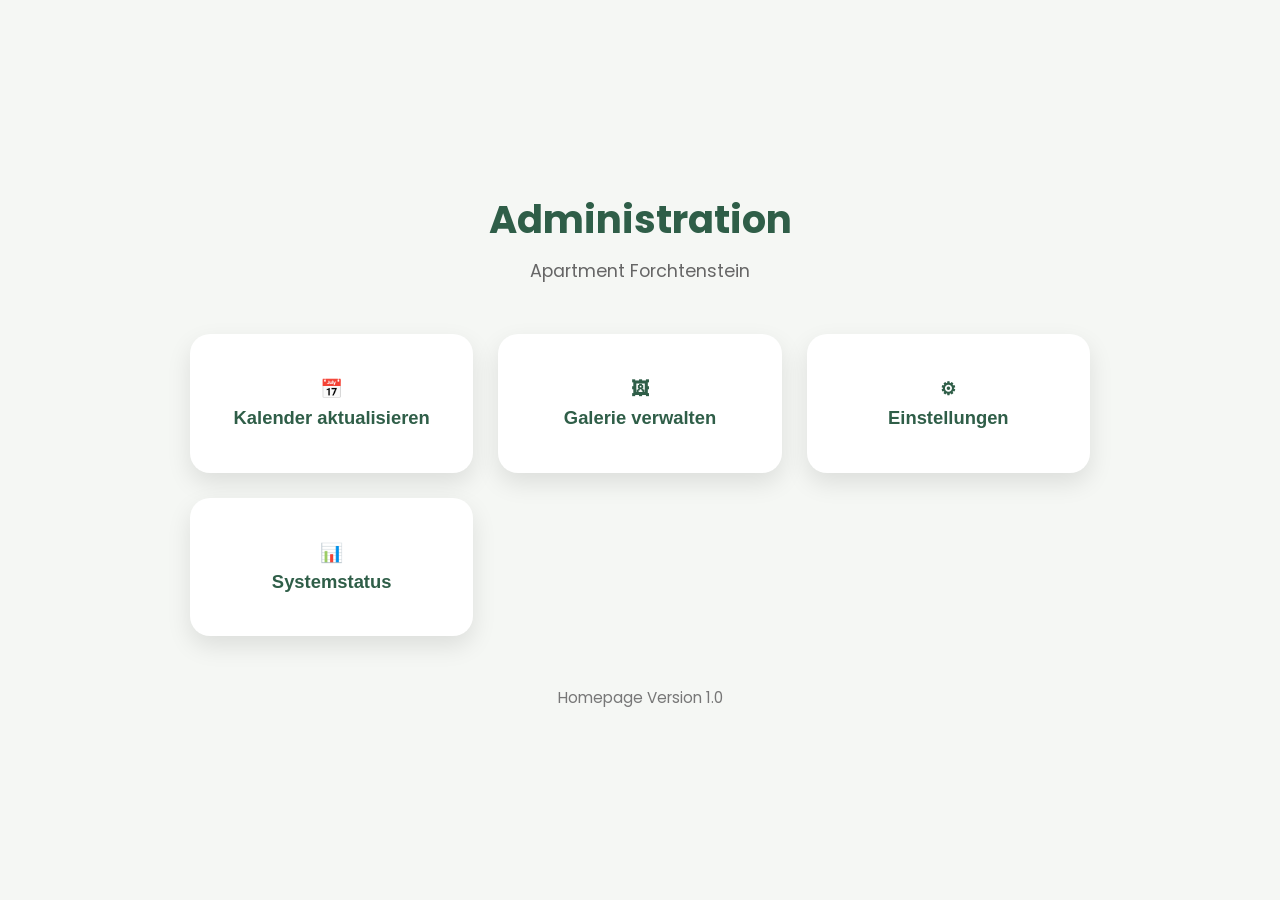
==== admin/index.html @ 8fa2125c "Adminbereich mit Systemstatus begonnen" ====
<!DOCTYPE html>
<html lang="de">

<head>

    <meta charset="UTF-8">

    <meta name="viewport" content="width=device-width, initial-scale=1.0">

    <title>Administration</title>

    <link rel="preconnect" href="https://fonts.googleapis.com">

    <link rel="preconnect" href="https://fonts.gstatic.com" crossorigin>

    <link href="https://fonts.googleapis.com/css2?family=Poppins:wght@300;400;500;600&display=swap" rel="stylesheet">

    <link rel="stylesheet" href="style.css">

</head>

<body>

<div class="container">

    <h1>Administration</h1>

    <p class="subtitle">

        Apartment Forchtenstein

    </p>

    <div class="cards">

        <button id="calendar">

            📅<br>
            Kalender aktualisieren

        </button>

        <button id="gallery">

            🖼<br>
            Galerie verwalten

        </button>

        <button id="settings">

            ⚙<br>
            Einstellungen

        </button>

        <button id="status">

            📊<br>
            Systemstatus

        </button>

    </div>

    <div class="info">

        Homepage Version 1.0

    </div>

</div>

<script src="script.js"></script>

</body>

</html>
---- admin/style.css ----
/* ==========================================
   Administration
========================================== */

*{
    margin:0;
    padding:0;
    box-sizing:border-box;
}

body{

    font-family:"Poppins",sans-serif;

    background:#f5f7f4;

    color:#333;

    min-height:100vh;

    display:flex;

    justify-content:center;

    align-items:center;

    padding:40px;

}

.container{

    width:100%;

    max-width:900px;

}

h1{

    text-align:center;

    color:#2f5e48;

    font-size:2.4rem;

    margin-bottom:10px;

}

.subtitle{

    text-align:center;

    color:#666;

    margin-bottom:50px;

    font-size:1.1rem;

}

.cards{

    display:grid;

    grid-template-columns:repeat(auto-fit,minmax(220px,1fr));

    gap:25px;

}

.cards button{

    background:white;

    border:none;

    border-radius:20px;

    padding:40px 20px;

    font-size:1.15rem;

    cursor:pointer;

    transition:.3s;

    box-shadow:0 10px 25px rgba(0,0,0,.10);

    color:#2f5e48;

    font-weight:600;

    line-height:1.6;

}

.cards button:hover{

    transform:translateY(-6px);

    box-shadow:0 18px 35px rgba(0,0,0,.16);

    background:#f8fbf8;

}

.info{

    margin-top:50px;

    text-align:center;

    color:#777;

    font-size:.95rem;

}

@media(max-width:700px){

    h1{

        font-size:2rem;

    }

    .cards{

        grid-template-columns:1fr;

    }

}

.status-box{

    margin-top:50px;

    background:white;

    border-radius:20px;

    padding:30px;

    box-shadow:0 10px 25px rgba(0,0,0,.10);

}

.status-box h2{

    color:#2f5e48;

    margin-bottom:20px;

}

.status-box p{

    margin:10px 0;

    font-size:1.05rem;

}
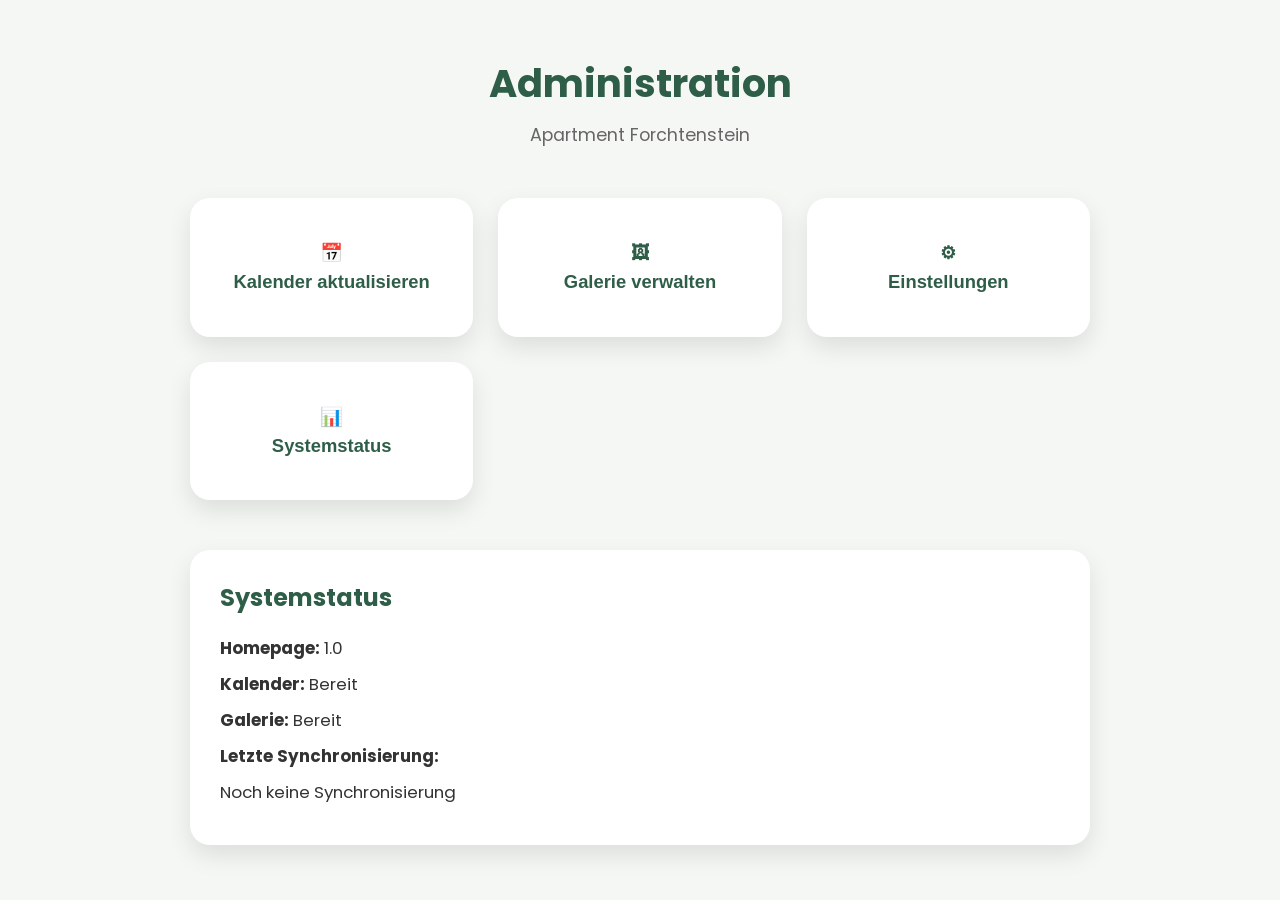
==== commit 29a47d05: "Sicherung vor Version 2.0" ====
--- a/admin/index.html
+++ b/admin/index.html
@@ -63,11 +63,21 @@
 
     </div>
 
-    <div class="info">
+    <div class="status-box">
 
-        Homepage Version 1.0
+    <h2>Systemstatus</h2>
 
-    </div>
+    <p><strong>Homepage:</strong> <span id="statusVersion"></span></p>
+
+    <p><strong>Kalender:</strong> <span id="statusCalendar"></span></p>
+
+    <p><strong>Galerie:</strong> <span id="statusGallery"></span></p>
+
+    <p><strong>Letzte Synchronisierung:</strong></p>
+
+    <p id="statusSync">noch keine</p>
+
+</div>
 
 </div>
 
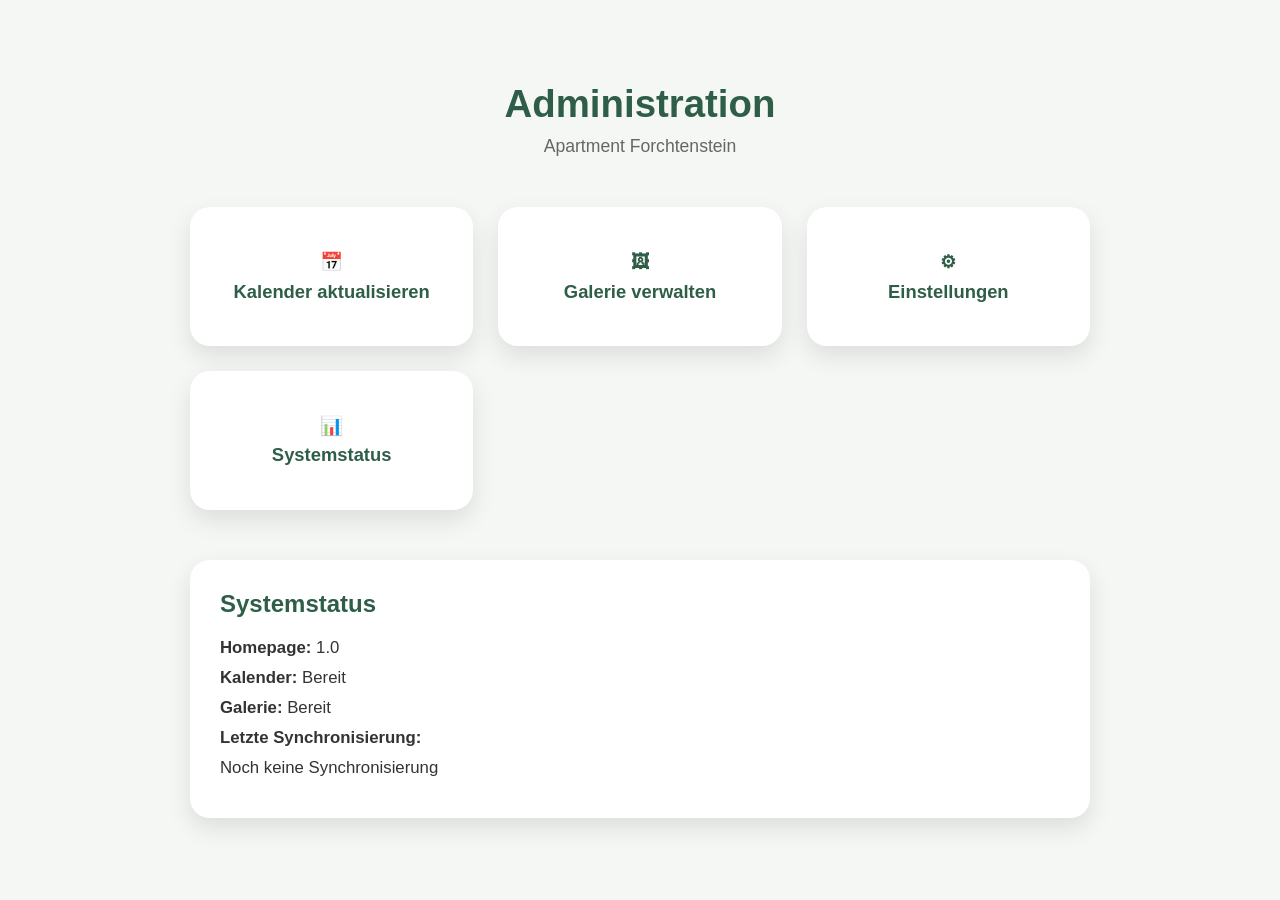
==== commit 9924a009: "datenschutz" ====
--- a/admin/index.html
+++ b/admin/index.html
@@ -8,12 +8,6 @@
     <meta name="viewport" content="width=device-width, initial-scale=1.0">
 
     <title>Administration</title>
-
-    <link rel="preconnect" href="https://fonts.googleapis.com">
-
-    <link rel="preconnect" href="https://fonts.gstatic.com" crossorigin>
-
-    <link href="https://fonts.googleapis.com/css2?family=Poppins:wght@300;400;500;600&display=swap" rel="stylesheet">
 
     <link rel="stylesheet" href="style.css">
 
